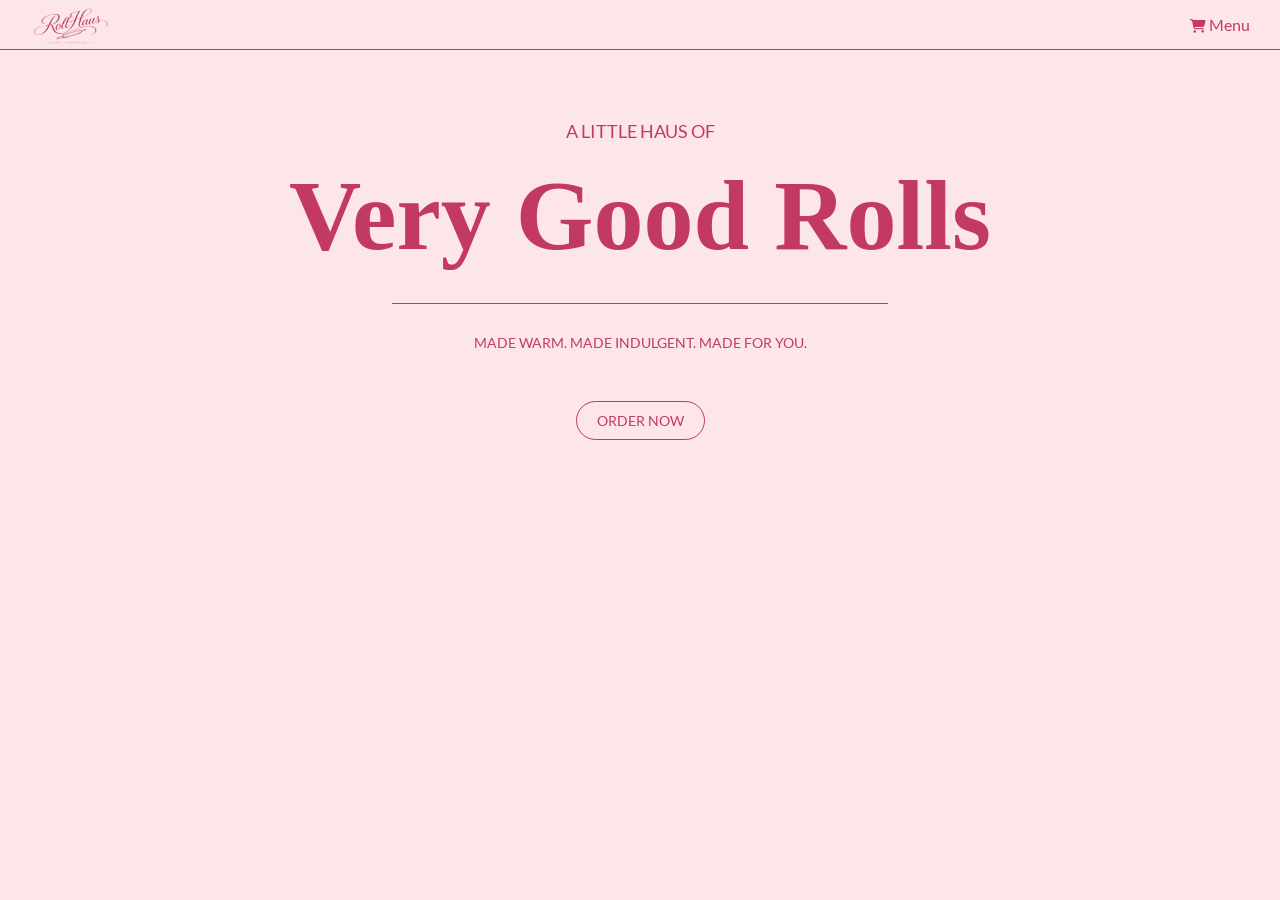
==== index.html @ fd465aaf "modified hero section, changed font familt and made it responsive" ====
<!DOCTYPE html>
<html lang="en">
<head>
  <meta charset="UTF-8">
  <meta name="viewport" content="width=device-width, initial-scale=1.0">
  <title>Roll Haus</title>
  <link rel="stylesheet" href="style.css">
  <link
    rel="stylesheet"
    href="https://cdnjs.cloudflare.com/ajax/libs/font-awesome/6.7.2/css/all.min.css"
  />
</head>
<body>

  <header>

    <!-- NAVIGATION BAR -->
    <nav class="navbar">
      <div class="nav-left">
        <img src="assets/roll-haus.png" alt="Roll Haul Logo" width="">
      </div>
      <div class="nav-right">
        <a href="#">
          <span class="cart"><i class="fa-solid fa-cart-shopping"></i></span>
          <span class="menu-link">Menu</span>
        </a>
      </div>
    </nav>

  </header>

  <main>

    <section class="hero">
      <div class="hero-container">
        <h3>A LITTLE HAUS OF</h3>
        <h1><span>Very Good</span> Rolls</h1>
        <hr>
        <p>MADE WARM. MADE INDULGENT. MADE FOR YOU.</p>
        <a href="#">ORDER NOW</a>
      </div>
    </section>

   

  </main>

  <footer></footer>
  
</body>
</html>
---- style.css ----
* {
  margin: 0;
  padding: 0;
  box-sizing: border-box;
}

@font-face {
  font-family: "Playfair Display";
  src: url(fonts/PlayfairDisplay-VariableFont_wght.ttf);
}

@font-face {
  font-family: "Lato";
  src: url(fonts/Lato-Regular.ttf);
}

:root {
  --font-heading: "Dancing Script", serif;
  --font-body: "Lato", sans-serif;
  --primary: #fce6e9;
  --secondary: #c23a61;
  --radius-pill: 999px;
}

body {
  background-color: var(--primary);
}

/* NAVIGATION BAR */
.navbar {
  display: flex;
  justify-content: space-between;
  align-items: center;
  width: 100%;
  height: 50px;
  background: rgba(252, 230, 233, 1);
  backdrop-filter: blur(10px);
  border-bottom: 1px solid var(--secondary);
  padding: 0 30px 0 20px;
  position: fixed;
  top: 0;
  left: 0;
  right: 0;
  z-index: 1;
}

.nav-left {
  display: flex;
  justify-content: center;
  align-items: center;

  img {
    width: 100px;
  }
}

.nav-right {
  display: flex;
  justify-content: center;
  align-items: center;
  gap: 8px;

  .cart {
    color: var(--secondary);
    font-size: 14px;
  }

  a {
    text-decoration: none;
    color: var(--secondary);
    font-size: 16px;
    font-family: var(--font-body);
  }

  a:hover {
    text-decoration: underline;
  }
}

/* HERO SECTION */
.hero {
  padding: 80px 20px 40px;
  position: absolute;
  top: 40px;
  width: 100%;
}

.hero-container {
  display: flex;
  flex-direction: column;
  justify-content: center;
  align-items: center;
  
  h3 {
    font-family: var(--font-body);
    font-weight: 400;
    font-size: 18px;
    color: var(--secondary);
    text-align: center;
    margin-bottom: 16px;
  }

  h1 {
    font-family: var(--font-heading);
    color: var(--secondary);
    font-weight: 600;
    text-align: center;
    margin-bottom: 30px;
    font-size: 100px;
  }

  hr {
    height: 1px;
    width: 40%;
    border: none;
    background-color: var(--secondary);
    margin-bottom: 30px;
  }

  p {
    font-family: var(--font-body);
    color: var(--secondary);
    text-align: center;
    font-size: 14px;
    font-weight: 400;
    width: 60%;
    margin-bottom: 50px;
  }

  a {
    text-decoration: none;
    color: var(--secondary);
    font-family: var(--font-body);
    border: 1px solid var(--secondary);
    padding: 10px 20px;
    border-radius: var(--radius-pill);
    font-size: 14px;
    transition: 0.3s;
  }

  a:hover {
    background-color: var(--secondary);
    color: var(--primary);
  }
}

@media (max-width: 600px) {
  .nav-right {
    a {
      font-size: 12px;
    }
  }
  .hero-container {
    h3 {
      font-size: 12px;
    }

    h1 {
      font-size: 60px;
      width: 90%;
      margin-bottom: 10px;

      span {
        font-style: italic;
      }
    }

    hr {
      margin-bottom: 20px;
      width: 70%;
    }

    p {
      font-size: 12px;
      margin-bottom: 40px;
    }

    a {
      font-size: 12px;
      padding: 8px 16px;
    }
  }
}
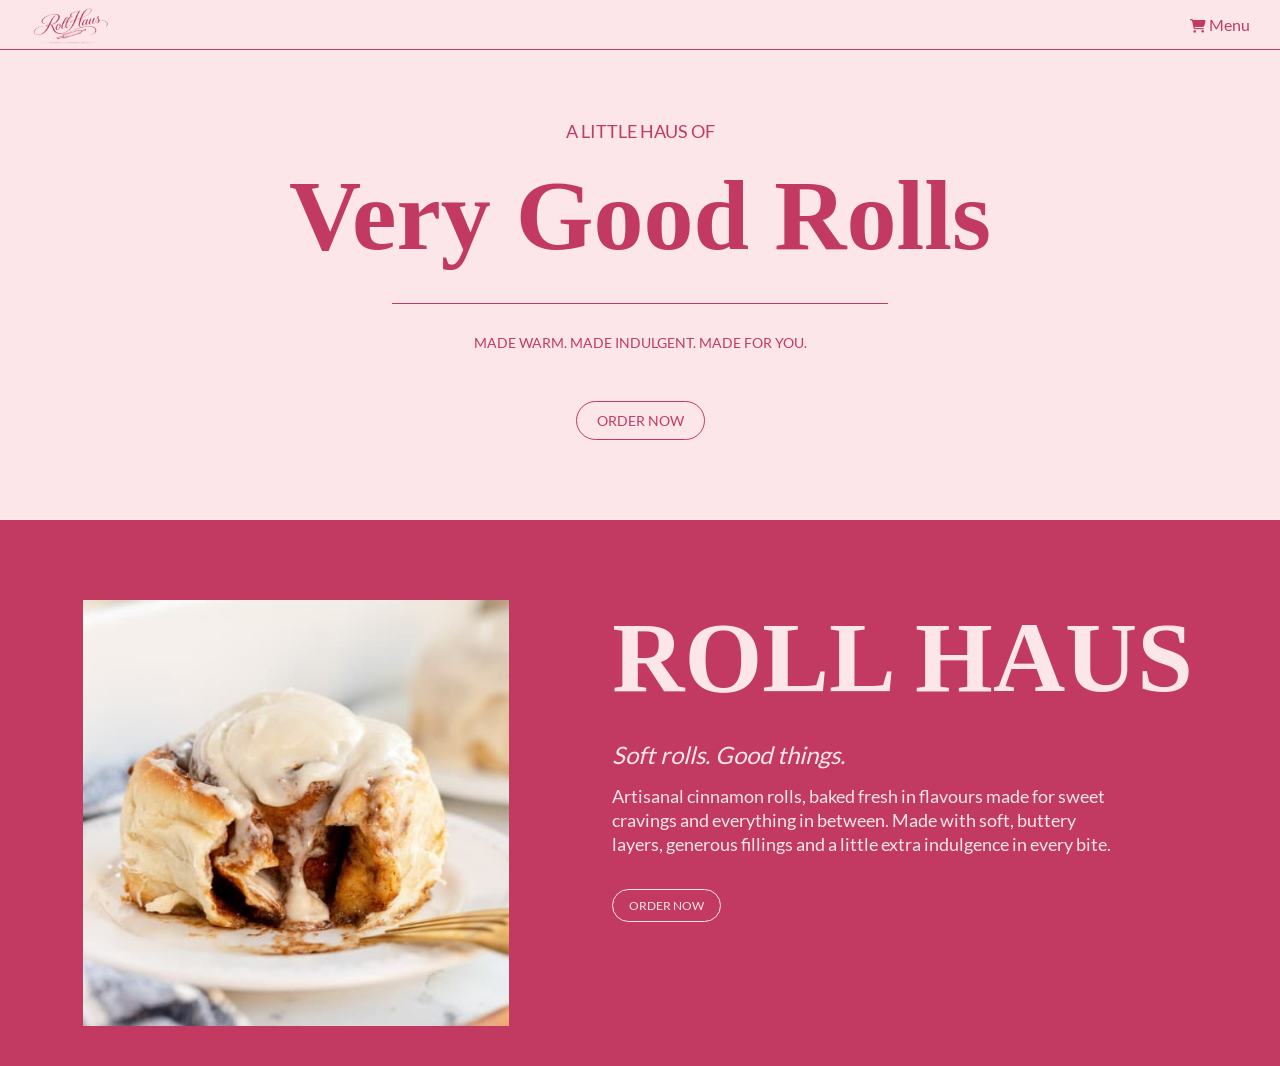
==== commit d722d455: "created about section and made it responsive" ====
--- a/index.html
+++ b/index.html
@@ -41,7 +41,21 @@
       </div>
     </section>
 
-   
+    <section class="about-haus">
+      <div class="about-container">
+        <div class="about-img">
+          <img src="assets/about-img.jpg" alt="a cinnamon roll">
+        </div>
+        <div class="about-text">
+          <h1>ROLL HAUS</h1>
+          <h3>Soft rolls. Good things.</h3>
+          <p>
+            Artisanal cinnamon rolls, baked fresh in flavours made for sweet cravings and everything in between. Made with soft, buttery layers, generous fillings and a little extra indulgence in every bite.
+          </p>
+          <a href="#">ORDER NOW</a>
+        </div>
+      </div>
+    </section>
 
   </main>
 
--- a/style.css
+++ b/style.css
@@ -33,7 +33,7 @@
   align-items: center;
   width: 100%;
   height: 50px;
-  background: rgba(252, 230, 233, 1);
+  background: rgba(252, 230, 233, 0.7);
   backdrop-filter: blur(10px);
   border-bottom: 1px solid var(--secondary);
   padding: 0 30px 0 20px;
@@ -79,9 +79,9 @@
 
 /* HERO SECTION */
 .hero {
-  padding: 80px 20px 40px;
-  position: absolute;
-  top: 40px;
+  padding: 80px 20px;
+  background-color: var(--primary);
+  margin-top: 40px;
   width: 100%;
 }
 
@@ -90,7 +90,7 @@
   flex-direction: column;
   justify-content: center;
   align-items: center;
-  
+
   h3 {
     font-family: var(--font-body);
     font-weight: 400;
@@ -144,12 +144,14 @@
   }
 }
 
+/* RESPONSIVE DESIGN */
 @media (max-width: 600px) {
   .nav-right {
     a {
       font-size: 12px;
     }
   }
+
   .hero-container {
     h3 {
       font-size: 12px;
@@ -180,4 +182,126 @@
       padding: 8px 16px;
     }
   }
-}+}
+
+/* ABOUT SECTION */
+.about-haus {
+  padding: 80px 30px 40px;
+  background-color: var(--secondary);
+  width: 100%;
+}
+
+.about-container {
+  display: flex;
+  justify-content: center;
+  align-items: flex-start;
+  gap: 50px;
+  width: 100%;
+
+  .about-img {
+    display: flex;
+    justify-content: center;
+    align-items: center;
+    width: 100%;
+
+    img {
+      width: 80%;
+    }
+  }
+}
+
+.about-text {
+  color: var(--primary);
+
+  h1 {
+    font-family: var(--font-heading);
+    font-size: 100px;
+    margin-bottom: 25px;
+  }
+
+  h3 {
+    font-family: var(--font-body);
+    font-weight: 400;
+    margin-bottom: 15px;
+    font-style: italic;
+    font-size: 24px;
+  }
+
+  p {
+    font-family: var(--font-body);
+    font-size: 18px;
+    line-height: 1.5rem;
+    width: 80%;
+    margin-bottom: 40px;
+  }
+
+  a {
+    text-decoration: none;
+    color: var(--primary);
+    font-family: var(--font-body);
+    border: 1px solid var(--primary);
+    padding: 8px 16px;
+    border-radius: var(--radius-pill);
+    font-size: 12px;
+    transition: 0.3s;
+  }
+
+  a:hover {
+    background-color: var(--primary);
+    color: var(--secondary);
+  }
+}
+
+/* RESPONSIVE DESIGN */
+@media (max-width: 600px) {
+  .about-haus {
+    padding: 0 0 40px;
+    width: 100%;
+  }
+
+  .about-container {
+    display: flex;
+    flex-direction: column;
+    justify-content: center;
+    align-items: center;
+    margin-top: 0;
+    width: 100%;
+
+    .about-img {
+      width: 100%;
+
+      img {
+        width: 100%;
+      }
+    }
+
+    .about-text {
+      display: flex;
+      flex-direction: column;
+      justify-content: center;
+      align-items: center;
+
+      h1 {
+        text-align: center;
+        font-size: 50px;
+        margin-bottom: 20px;
+      }
+
+      h3 {
+        text-align: center;
+        font-size: 18px;
+        margin-bottom: 20px;
+      }
+
+      p {
+        text-align: center;
+        width: 70%;
+        font-size: 14px;
+      }
+
+      a {
+        text-align: center;
+      }
+    }
+  }
+}
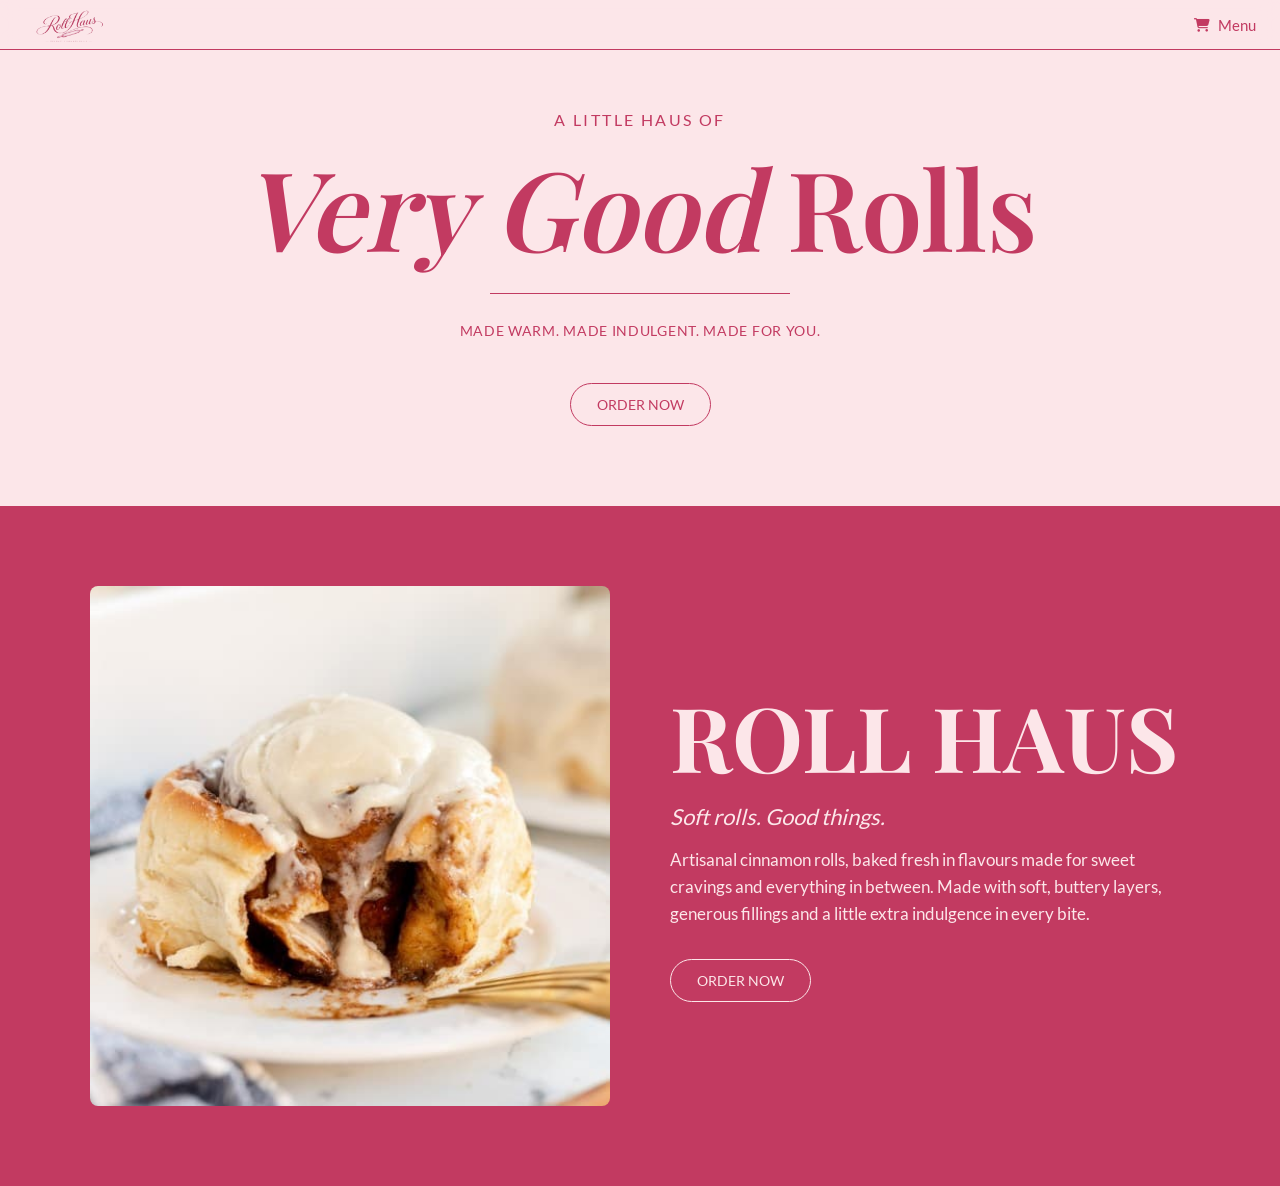
==== commit fcebac46: "fixed media queries" ====
--- a/index.html
+++ b/index.html
@@ -13,11 +13,9 @@
 <body>
 
   <header>
-
-    <!-- NAVIGATION BAR -->
     <nav class="navbar">
       <div class="nav-left">
-        <img src="assets/roll-haus.png" alt="Roll Haul Logo" width="">
+        <img src="assets/roll-haus.png" alt="Roll Haus logo">
       </div>
       <div class="nav-right">
         <a href="#">
@@ -26,18 +24,16 @@
         </a>
       </div>
     </nav>
-
   </header>
 
   <main>
-
     <section class="hero">
       <div class="hero-container">
         <h3>A LITTLE HAUS OF</h3>
         <h1><span>Very Good</span> Rolls</h1>
         <hr>
         <p>MADE WARM. MADE INDULGENT. MADE FOR YOU.</p>
-        <a href="#">ORDER NOW</a>
+        <a href="#" class="btn">ORDER NOW</a>
       </div>
     </section>
 
@@ -50,16 +46,17 @@
           <h1>ROLL HAUS</h1>
           <h3>Soft rolls. Good things.</h3>
           <p>
-            Artisanal cinnamon rolls, baked fresh in flavours made for sweet cravings and everything in between. Made with soft, buttery layers, generous fillings and a little extra indulgence in every bite.
+            Artisanal cinnamon rolls, baked fresh in flavours made for sweet
+            cravings and everything in between. Made with soft, buttery layers,
+            generous fillings and a little extra indulgence in every bite.
           </p>
-          <a href="#">ORDER NOW</a>
+          <a href="#" class="btn">ORDER NOW</a>
         </div>
       </div>
     </section>
-
   </main>
 
   <footer></footer>
-  
+
 </body>
 </html>
--- a/style.css
+++ b/style.css
@@ -1,3 +1,4 @@
+/* RESET */
 * {
   margin: 0;
   padding: 0;
@@ -15,293 +16,272 @@
 }
 
 :root {
-  --font-heading: "Dancing Script", serif;
+  --font-heading: "Playfair Display", cursive;
   --font-body: "Lato", sans-serif;
   --primary: #fce6e9;
   --secondary: #c23a61;
   --radius-pill: 999px;
+  --nav-height: 50px;
 }
 
 body {
   background-color: var(--primary);
-}
-
-/* NAVIGATION BAR */
+  font-family: var(--font-body);
+  color: var(--secondary);
+  overflow-x: hidden;
+}
+
+img {
+  display: block;
+  max-width: 100%;
+}
+
+/* NAV */
 .navbar {
-  display: flex;
-  justify-content: space-between;
-  align-items: center;
-  width: 100%;
-  height: 50px;
-  background: rgba(252, 230, 233, 0.7);
-  backdrop-filter: blur(10px);
-  border-bottom: 1px solid var(--secondary);
-  padding: 0 30px 0 20px;
   position: fixed;
   top: 0;
   left: 0;
   right: 0;
-  z-index: 1;
-}
-
-.nav-left {
-  display: flex;
-  justify-content: center;
-  align-items: center;
-
-  img {
-    width: 100px;
-  }
-}
-
-.nav-right {
-  display: flex;
-  justify-content: center;
+  z-index: 10;
+  display: flex;
+  justify-content: space-between;
+  align-items: center;
+  height: var(--nav-height);
+  padding: 0 24px;
+  background: rgba(252, 230, 233, 0.85);
+  backdrop-filter: blur(10px);
+  border-bottom: 1px solid var(--secondary);
+}
+
+.nav-left img {
+  width: 90px;
+  height: auto;
+}
+
+.nav-right a {
+  display: flex;
   align-items: center;
   gap: 8px;
-
-  .cart {
-    color: var(--secondary);
-    font-size: 14px;
-  }
-
-  a {
-    text-decoration: none;
-    color: var(--secondary);
-    font-size: 16px;
-    font-family: var(--font-body);
-  }
-
-  a:hover {
-    text-decoration: underline;
-  }
-}
-
-/* HERO SECTION */
+  text-decoration: none;
+  color: var(--secondary);
+  font-size: 15px;
+  transition: opacity 0.2s;
+}
+
+.nav-right a:hover {
+  text-decoration: underline;
+}
+
+.nav-right .cart {
+  font-size: 14px;
+}
+
+/* HERO */
 .hero {
-  padding: 80px 20px;
+  padding: calc(var(--nav-height) + 60px) 24px 80px;
   background-color: var(--primary);
-  margin-top: 40px;
+  text-align: center;
+}
+
+.hero-container {
+  display: flex;
+  flex-direction: column;
+  align-items: center;
+  max-width: 900px;
+  margin: 0 auto;
+}
+
+.hero-container h3 {
+  font-family: var(--font-body);
+  font-weight: 400;
+  font-size: 16px;
+  letter-spacing: 0.15em;
+  margin-bottom: 20px;
+}
+
+.hero-container h1 {
+  font-family: var(--font-heading);
+  font-weight: 600;
+  font-size: clamp(48px, 10vw, 110px);
+  line-height: 1.05;
+  margin-bottom: 28px;
+}
+
+.hero-container h1 span {
+  font-style: italic;
+}
+
+.hero-container hr {
+  height: 1px;
+  width: min(300px, 50%);
+  border: none;
+  background-color: var(--secondary);
+  margin-bottom: 28px;
+}
+
+.hero-container p {
+  font-size: 14px;
+  letter-spacing: 0.05em;
+  margin-bottom: 44px;
+}
+
+/* BUTTON (shared) */
+.btn {
+  display: inline-block;
+  text-decoration: none;
+  color: var(--secondary);
+  font-family: var(--font-body);
+  font-size: 14px;
+  padding: 12px 26px;
+  border: 1px solid var(--secondary);
+  border-radius: var(--radius-pill);
+  transition: background-color 0.3s, color 0.3s;
+}
+
+.btn:hover {
+  background-color: var(--secondary);
+  color: var(--primary);
+}
+
+/* ABOUT */
+.about-haus {
+  padding: 80px 24px;
+  background-color: var(--secondary);
+}
+
+.about-container {
+  display: flex;
+  align-items: center;
+  gap: 60px;
+  max-width: 1100px;
+  margin: 0 auto;
+}
+
+.about-img,
+.about-text {
+  flex: 1;
+}
+
+.about-img img {
   width: 100%;
-}
-
-.hero-container {
-  display: flex;
-  flex-direction: column;
-  justify-content: center;
-  align-items: center;
-
-  h3 {
-    font-family: var(--font-body);
-    font-weight: 400;
-    font-size: 18px;
-    color: var(--secondary);
-    text-align: center;
-    margin-bottom: 16px;
-  }
-
-  h1 {
-    font-family: var(--font-heading);
-    color: var(--secondary);
-    font-weight: 600;
-    text-align: center;
-    margin-bottom: 30px;
-    font-size: 100px;
-  }
-
-  hr {
-    height: 1px;
-    width: 40%;
-    border: none;
-    background-color: var(--secondary);
-    margin-bottom: 30px;
-  }
-
-  p {
-    font-family: var(--font-body);
-    color: var(--secondary);
-    text-align: center;
-    font-size: 14px;
-    font-weight: 400;
-    width: 60%;
-    margin-bottom: 50px;
-  }
-
-  a {
-    text-decoration: none;
-    color: var(--secondary);
-    font-family: var(--font-body);
-    border: 1px solid var(--secondary);
-    padding: 10px 20px;
-    border-radius: var(--radius-pill);
-    font-size: 14px;
-    transition: 0.3s;
-  }
-
-  a:hover {
-    background-color: var(--secondary);
-    color: var(--primary);
-  }
-}
-
-/* RESPONSIVE DESIGN */
-@media (max-width: 600px) {
-  .nav-right {
-    a {
-      font-size: 12px;
-    }
-  }
-
-  .hero-container {
-    h3 {
-      font-size: 12px;
-    }
-
-    h1 {
-      font-size: 60px;
-      width: 90%;
-      margin-bottom: 10px;
-
-      span {
-        font-style: italic;
-      }
-    }
-
-    hr {
-      margin-bottom: 20px;
-      width: 70%;
-    }
-
-    p {
-      font-size: 12px;
-      margin-bottom: 40px;
-    }
-
-    a {
-      font-size: 12px;
-      padding: 8px 16px;
-    }
-  }
-}
-
-/* ABOUT SECTION */
-.about-haus {
-  padding: 80px 30px 40px;
-  background-color: var(--secondary);
-  width: 100%;
-}
-
-.about-container {
-  display: flex;
-  justify-content: center;
-  align-items: flex-start;
-  gap: 50px;
-  width: 100%;
-
-  .about-img {
-    display: flex;
-    justify-content: center;
-    align-items: center;
-    width: 100%;
-
-    img {
-      width: 80%;
-    }
-  }
+  height: auto;
+  border-radius: 8px;
 }
 
 .about-text {
   color: var(--primary);
-
-  h1 {
-    font-family: var(--font-heading);
-    font-size: 100px;
-    margin-bottom: 25px;
-  }
-
-  h3 {
-    font-family: var(--font-body);
-    font-weight: 400;
-    margin-bottom: 15px;
-    font-style: italic;
-    font-size: 24px;
-  }
-
-  p {
-    font-family: var(--font-body);
+}
+
+.about-text h1 {
+  font-family: var(--font-heading);
+  font-size: clamp(48px, 7vw, 90px);
+  line-height: 1.05;
+  margin-bottom: 20px;
+}
+
+.about-text h3 {
+  font-weight: 400;
+  font-style: italic;
+  font-size: 22px;
+  margin-bottom: 16px;
+}
+
+.about-text p {
+  font-size: 17px;
+  line-height: 1.6;
+  margin-bottom: 32px;
+}
+
+.about-text .btn {
+  color: var(--primary);
+  border-color: var(--primary);
+}
+
+.about-text .btn:hover {
+  background-color: var(--primary);
+  color: var(--secondary);
+}
+
+/* TABLET */
+@media (max-width: 900px) {
+  .about-container {
+    gap: 32px;
+  }
+
+  .hero-container h1 {
+    font-size: clamp(40px, 9vw, 72px);
+  }
+
+  .about-text h1 {
+    font-size: clamp(40px, 8vw, 64px);
+  }
+}
+
+/* MOBILE */
+@media (max-width: 600px) {
+  .navbar {
+    padding: 0 16px;
+  }
+
+  .nav-left img {
+    width: 70px;
+  }
+
+  .nav-right a {
+    font-size: 13px;
+  }
+
+  .hero {
+    padding: calc(var(--nav-height) + 40px) 20px 60px;
+  }
+
+  .hero-container h3 {
+    font-size: 12px;
+    margin-bottom: 14px;
+  }
+
+  .hero-container h1 {
+    font-size: 44px;
+    margin-bottom: 20px;
+  }
+
+  .hero-container hr {
+    width: 60%;
+    margin-bottom: 20px;
+  }
+
+  .hero-container p {
+    font-size: 12px;
+    margin-bottom: 32px;
+  }
+
+  .btn {
+    font-size: 12px;
+    padding: 10px 20px;
+  }
+
+  .about-haus {
+    padding: 50px 20px;
+  }
+
+  .about-container {
+    flex-direction: column;
+    text-align: center;
+    gap: 32px;
+  }
+
+  .about-text h1 {
+    font-size: 52px;
+    margin-bottom: 14px;
+  }
+
+  .about-text h3 {
     font-size: 18px;
-    line-height: 1.5rem;
-    width: 80%;
-    margin-bottom: 40px;
-  }
-
-  a {
-    text-decoration: none;
-    color: var(--primary);
-    font-family: var(--font-body);
-    border: 1px solid var(--primary);
-    padding: 8px 16px;
-    border-radius: var(--radius-pill);
-    font-size: 12px;
-    transition: 0.3s;
-  }
-
-  a:hover {
-    background-color: var(--primary);
-    color: var(--secondary);
-  }
-}
-
-/* RESPONSIVE DESIGN */
-@media (max-width: 600px) {
-  .about-haus {
-    padding: 0 0 40px;
-    width: 100%;
-  }
-
-  .about-container {
-    display: flex;
-    flex-direction: column;
-    justify-content: center;
-    align-items: center;
-    margin-top: 0;
-    width: 100%;
-
-    .about-img {
-      width: 100%;
-
-      img {
-        width: 100%;
-      }
-    }
-
-    .about-text {
-      display: flex;
-      flex-direction: column;
-      justify-content: center;
-      align-items: center;
-
-      h1 {
-        text-align: center;
-        font-size: 50px;
-        margin-bottom: 20px;
-      }
-
-      h3 {
-        text-align: center;
-        font-size: 18px;
-        margin-bottom: 20px;
-      }
-
-      p {
-        text-align: center;
-        width: 70%;
-        font-size: 14px;
-      }
-
-      a {
-        text-align: center;
-      }
-    }
-  }
-}
+    margin-bottom: 14px;
+  }
+
+  .about-text p {
+    font-size: 14px;
+    margin-bottom: 24px;
+  }
+}
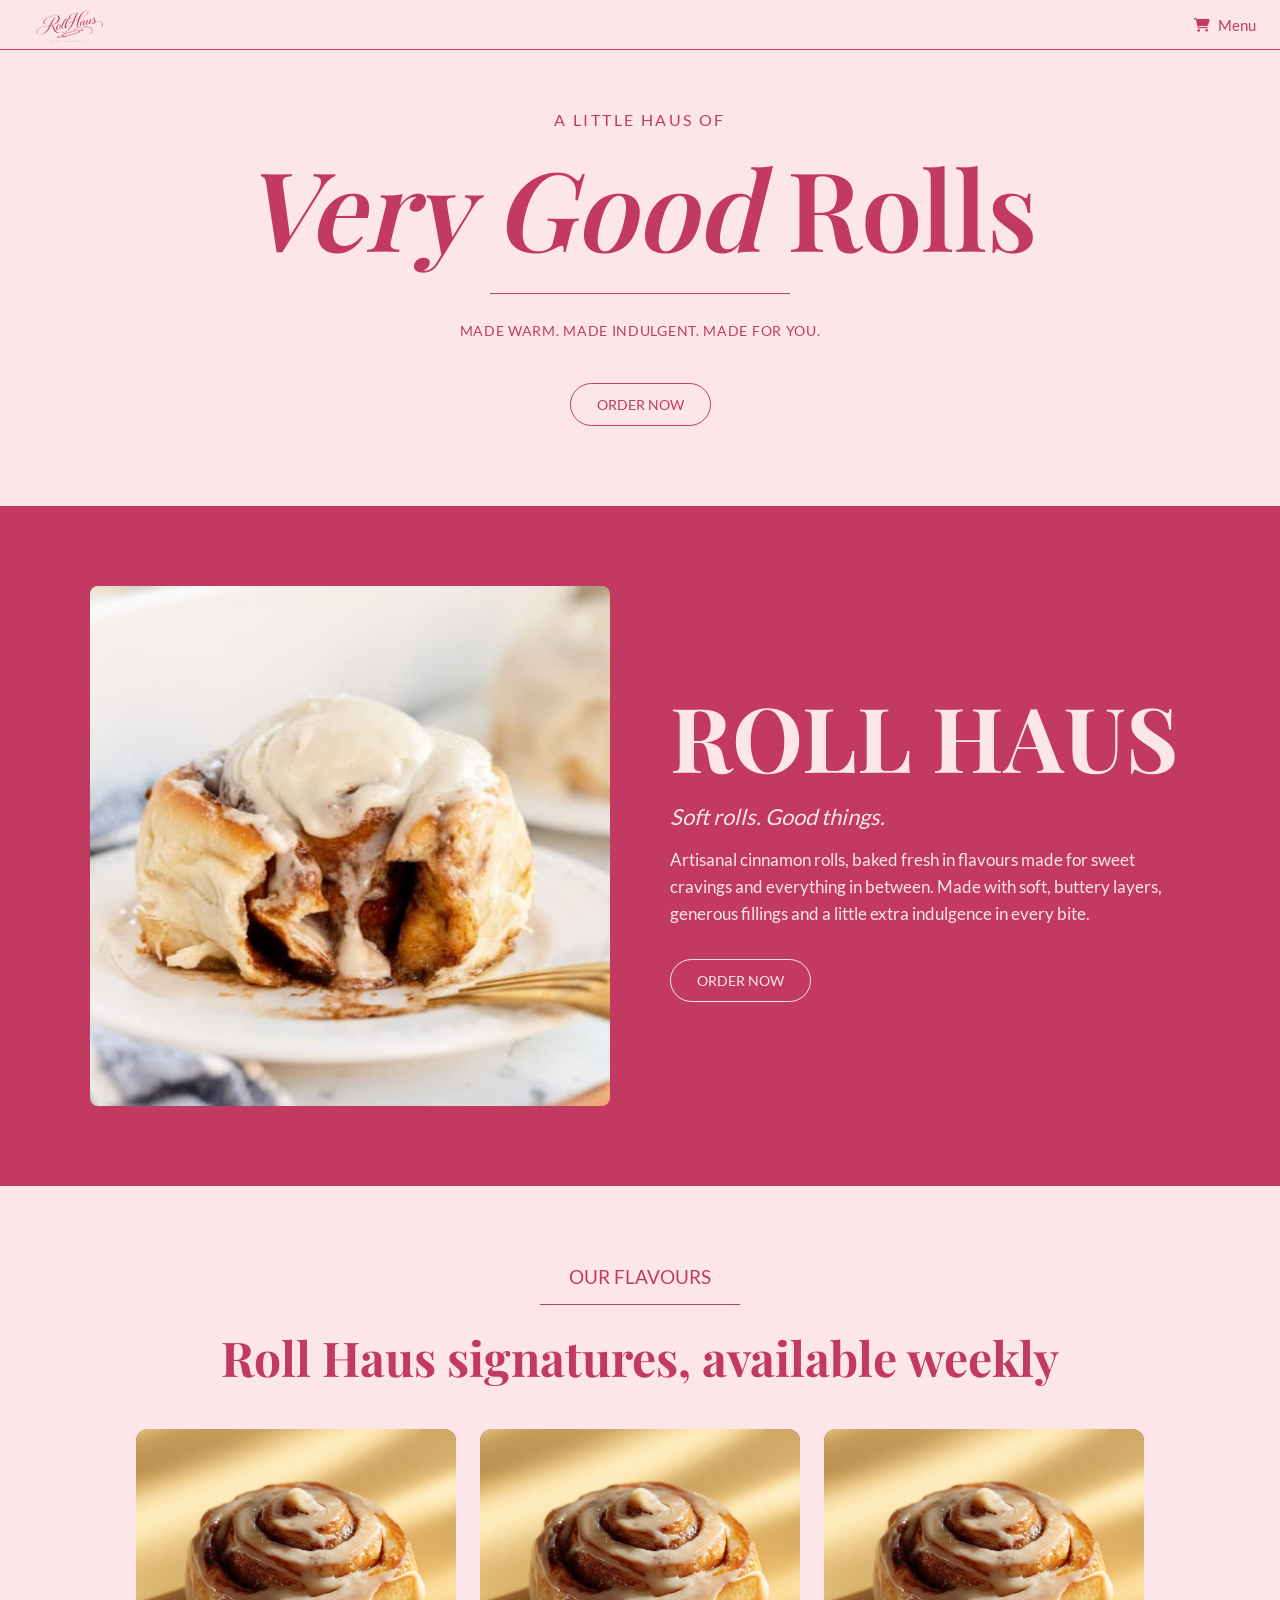
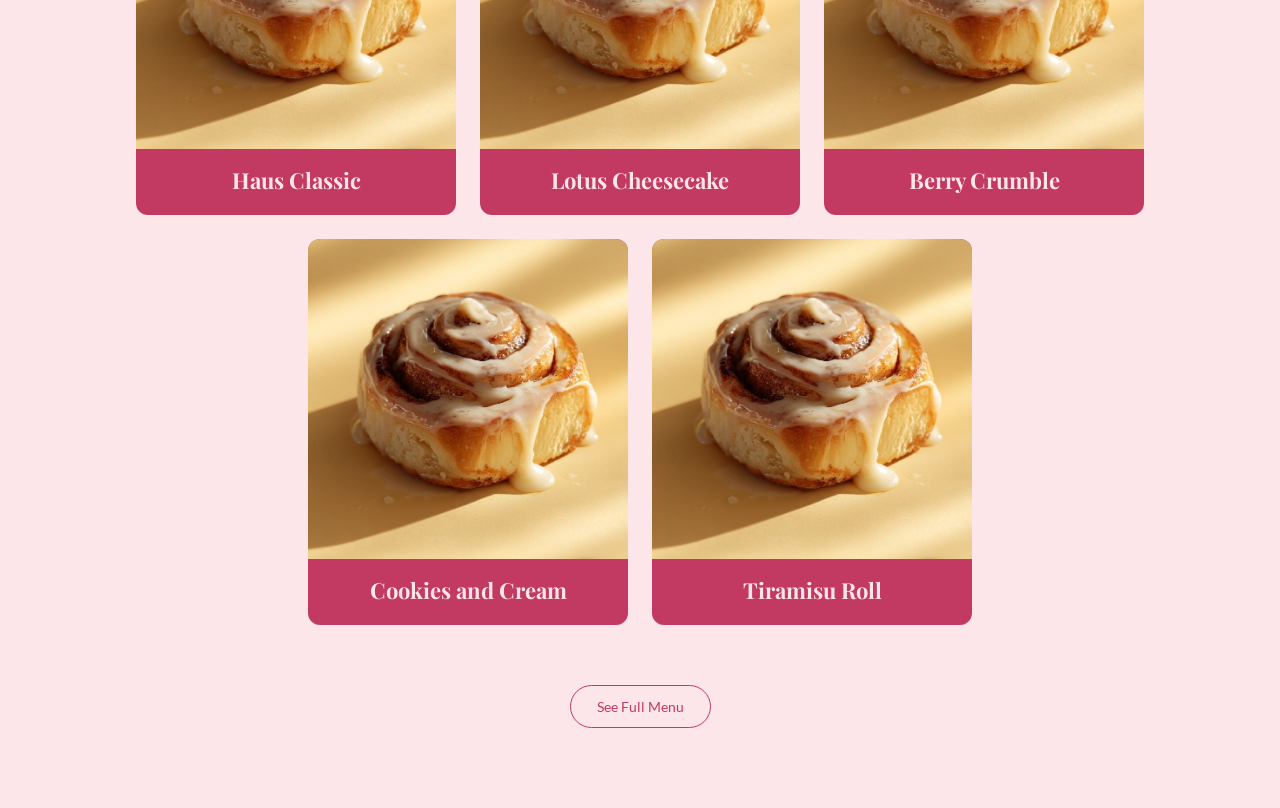
==== commit 1b1c8946: "created menu preview section and made it responsive" ====
--- a/index.html
+++ b/index.html
@@ -1,62 +1,122 @@
-<!DOCTYPE html>
+<!doctype html>
 <html lang="en">
-<head>
-  <meta charset="UTF-8">
-  <meta name="viewport" content="width=device-width, initial-scale=1.0">
-  <title>Roll Haus</title>
-  <link rel="stylesheet" href="style.css">
-  <link
-    rel="stylesheet"
-    href="https://cdnjs.cloudflare.com/ajax/libs/font-awesome/6.7.2/css/all.min.css"
-  />
-</head>
-<body>
+  <head>
+    <meta charset="UTF-8" />
+    <meta name="viewport" content="width=device-width, initial-scale=1.0" />
+    <title>Roll Haus</title>
+    <link rel="stylesheet" href="style.css" />
+    <link
+      rel="stylesheet"
+      href="https://cdnjs.cloudflare.com/ajax/libs/font-awesome/6.7.2/css/all.min.css"
+    />
+  </head>
+  <body>
 
-  <header>
-    <nav class="navbar">
-      <div class="nav-left">
-        <img src="assets/roll-haus.png" alt="Roll Haus logo">
-      </div>
-      <div class="nav-right">
-        <a href="#">
-          <span class="cart"><i class="fa-solid fa-cart-shopping"></i></span>
-          <span class="menu-link">Menu</span>
-        </a>
-      </div>
-    </nav>
-  </header>
+    <header>
 
-  <main>
-    <section class="hero">
-      <div class="hero-container">
-        <h3>A LITTLE HAUS OF</h3>
-        <h1><span>Very Good</span> Rolls</h1>
-        <hr>
-        <p>MADE WARM. MADE INDULGENT. MADE FOR YOU.</p>
-        <a href="#" class="btn">ORDER NOW</a>
-      </div>
-    </section>
+      <nav class="navbar">
 
-    <section class="about-haus">
-      <div class="about-container">
-        <div class="about-img">
-          <img src="assets/about-img.jpg" alt="a cinnamon roll">
+        <div class="nav-left">
+          <img src="assets/roll-haus.png" alt="Roll Haus logo" />
         </div>
-        <div class="about-text">
-          <h1>ROLL HAUS</h1>
-          <h3>Soft rolls. Good things.</h3>
-          <p>
-            Artisanal cinnamon rolls, baked fresh in flavours made for sweet
-            cravings and everything in between. Made with soft, buttery layers,
-            generous fillings and a little extra indulgence in every bite.
-          </p>
+
+        <div class="nav-right">
+          <a href="#">
+            <span class="cart"><i class="fa-solid fa-cart-shopping"></i></span>
+            <span class="menu-link">Menu</span>
+          </a>
+        </div>
+
+      </nav>
+
+    </header>
+
+    <main>
+
+      <section class="hero">
+        <div class="hero-container">
+          <h3>A LITTLE HAUS OF</h3>
+          <h1><span>Very Good</span> Rolls</h1>
+          <hr />
+          <p>MADE WARM. MADE INDULGENT. MADE FOR YOU.</p>
           <a href="#" class="btn">ORDER NOW</a>
         </div>
-      </div>
-    </section>
-  </main>
+      </section>
 
-  <footer></footer>
+      <section class="about-haus">
+        <div class="about-container">
+          <div class="about-img">
+            <img src="assets/about-img.jpg" alt="a cinnamon roll" />
+          </div>
+          <div class="about-text">
+            <h1>ROLL HAUS</h1>
+            <h3>Soft rolls. Good things.</h3>
+            <p>
+              Artisanal cinnamon rolls, baked fresh in flavours made for sweet
+              cravings and everything in between. Made with soft, buttery
+              layers, generous fillings and a little extra indulgence in every
+              bite.
+            </p>
+            <a href="#" class="btn">ORDER NOW</a>
+          </div>
+        </div>
+      </section>
 
-</body>
-</html>+      <section class="menu-preview">
+        <div class="menu-container">
+
+          <div class="menu-header">
+            <h3>OUR FLAVOURS</h3>
+            <hr />
+            <h1>Roll Haus signatures, available weekly</h1>
+          </div>
+
+          <div class="flavor-grid">
+
+            <div class="flavor-card">
+              <img src="assets/menu-preview-img.jpg" alt="Classic Cinnamon" />
+              <div class="flavor-info">
+                <h4>Haus Classic</h4>
+              </div>
+            </div>
+
+            <div class="flavor-card">
+              <img src="assets/menu-preview-img.jpg" alt="Classic Cinnamon" />
+              <div class="flavor-info">
+                <h4>Lotus Cheesecake</h4>
+              </div>
+            </div>
+
+            <div class="flavor-card">
+              <img src="assets/menu-preview-img.jpg" alt="Classic Cinnamon" />
+              <div class="flavor-info">
+                <h4>Berry Crumble</h4>
+              </div>
+            </div>
+
+            <div class="flavor-card">
+              <img src="assets/menu-preview-img.jpg" alt="Classic Cinnamon" />
+              <div class="flavor-info">
+                <h4>Cookies and Cream</h4>
+              </div>
+            </div>
+
+            <div class="flavor-card">
+              <img src="assets/menu-preview-img.jpg" alt="Classic Cinnamon" />
+              <div class="flavor-info">
+                <h4>Tiramisu Roll</h4>
+              </div>
+            </div>
+
+          </div>
+
+          <a href="#" class="btn">See Full Menu</a>
+
+        </div>
+      </section>
+
+    </main>
+
+    <footer></footer>
+  </body>
+</html>
--- a/style.css
+++ b/style.css
@@ -202,23 +202,108 @@
   color: var(--secondary);
 }
 
-/* TABLET */
+/* MENU PREVIEW SECTION */
+.menu-preview {
+  padding: 80px 24px;
+}
+
+.menu-container {
+  display: flex;
+  flex-direction: column;
+  align-items: center;
+}
+
+.menu-header {
+  display: flex;
+  flex-direction: column;
+  align-items: center;
+  margin-bottom: 40px;
+}
+
+.menu-header h3 {
+  margin-bottom: 16px;
+  font-weight: 300;
+}
+
+.menu-header hr {
+  border: none;
+  height: 1px;
+  width: 200px;
+  margin-bottom: 20px;
+  background-color: var(--secondary);
+}
+
+.menu-header h1 {
+  font-family: var(--font-heading);
+  font-size: 3rem;
+  text-align: center;
+}
+
+/* GRID */
+.flavor-grid {
+  display: flex;
+  flex-wrap: wrap;
+  justify-content: center;
+  gap: 24px;
+  width: 100%;
+  max-width: 1050px;   /* keeps it to 3 cards max */
+  margin-bottom: 60px;
+}
+
+/* CARD */
+.flavor-card {
+  width: 320px;
+  background-color: var(--secondary);
+  border-radius: 12px;
+  overflow: hidden;    /* clips the image corners to the card */
+  display: flex;
+  flex-direction: column;
+}
+
+.flavor-card img {
+  width: 100%;
+  aspect-ratio: 1 / 1;
+  object-fit: cover;
+  display: block;
+}
+
+.flavor-info {
+  padding: 16px;
+  text-align: center;
+  color: var(--primary);
+}
+
+.flavor-info h4 {
+  font-family: var(--font-heading);
+  font-size: 22px;
+  margin-bottom: 4px;
+}
+
 @media (max-width: 900px) {
+  /* ABOUT */
   .about-container {
     gap: 32px;
   }
 
+  /* HERO */
   .hero-container h1 {
     font-size: clamp(40px, 9vw, 72px);
   }
 
+  /* ABOUT */
   .about-text h1 {
     font-size: clamp(40px, 8vw, 64px);
   }
-}
-
-/* MOBILE */
+
+  /* MENU PREVIEW */
+  .flavor-card {
+    width: 260px;
+  }
+}
+
+/* MOBILE — max-width: 600px */
 @media (max-width: 600px) {
+  /* NAV */
   .navbar {
     padding: 0 16px;
   }
@@ -231,6 +316,7 @@
     font-size: 13px;
   }
 
+  /* HERO */
   .hero {
     padding: calc(var(--nav-height) + 40px) 20px 60px;
   }
@@ -255,11 +341,13 @@
     margin-bottom: 32px;
   }
 
+  /* BUTTON */
   .btn {
     font-size: 12px;
     padding: 10px 20px;
   }
 
+  /* ABOUT */
   .about-haus {
     padding: 50px 20px;
   }
@@ -284,4 +372,15 @@
     font-size: 14px;
     margin-bottom: 24px;
   }
+
+  /* MENU PREVIEW — 1 column */
+  .flavor-grid {
+    flex-direction: column;
+    align-items: center;
+  }
+
+  .flavor-card {
+    width: 100%;
+    max-width: 340px;
+  }
 }
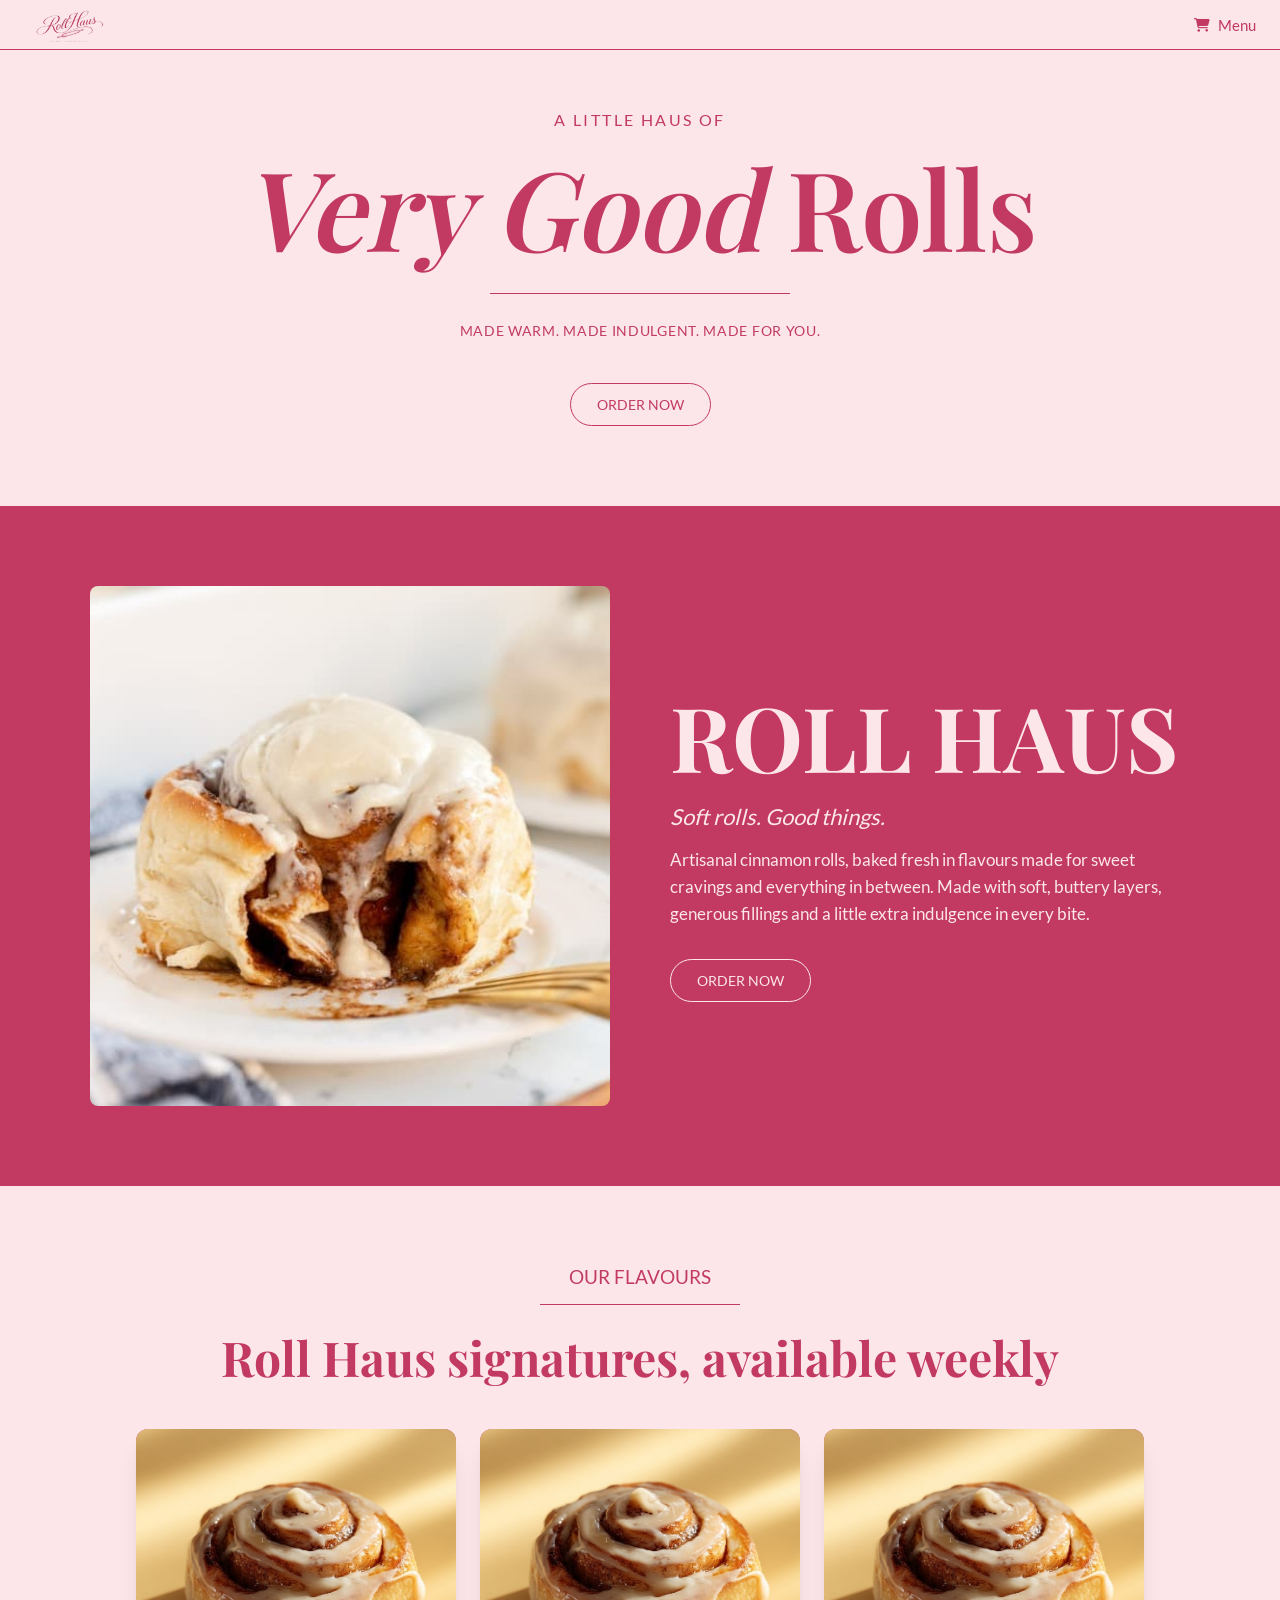
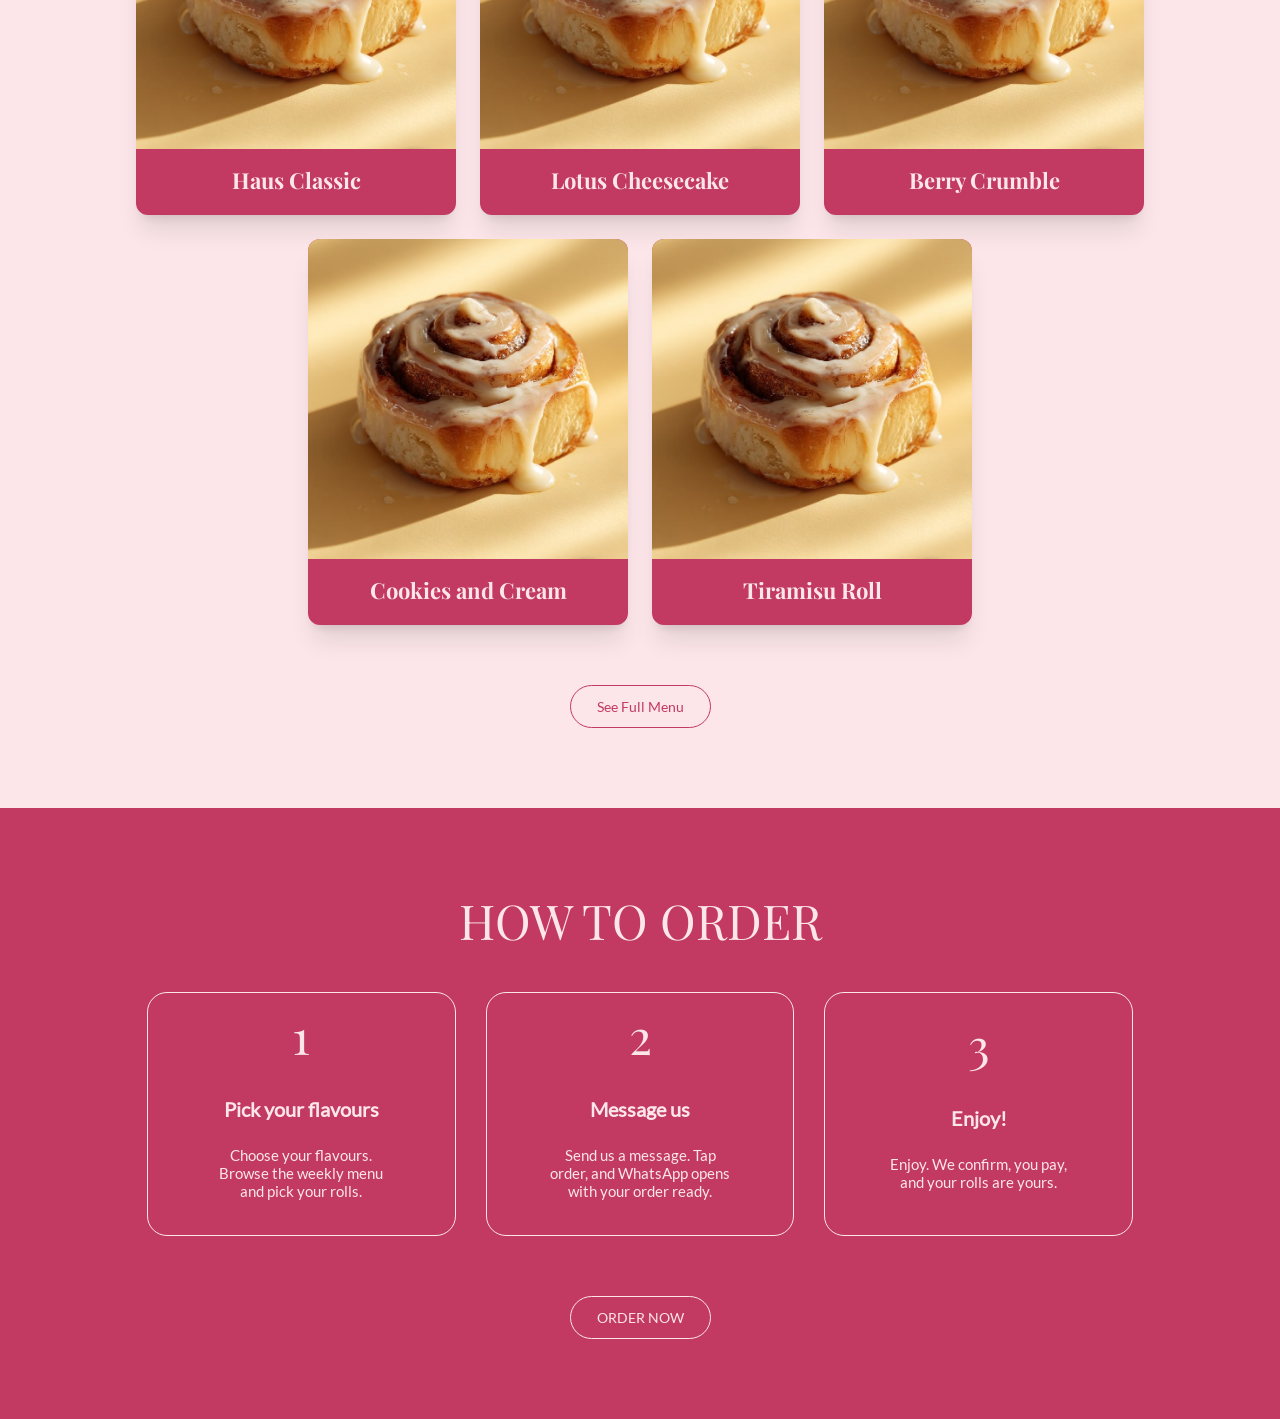
==== commit e461f269: "created how to order section, made it responsive" ====
--- a/index.html
+++ b/index.html
@@ -115,6 +115,38 @@
         </div>
       </section>
 
+      <section class="order-steps">
+
+        <div class="order-steps-container">
+          <h1>HOW TO ORDER</h1>
+          <div class="order-steps-grid">
+            <div class="order-steps-grid-items">
+              <span>1</span>
+              <h4>Pick your flavours</h4>
+              <p>
+                Choose your flavours. Browse the weekly menu and pick your rolls.
+              </p>
+            </div>
+            <div class="order-steps-grid-items">
+              <span>2</span>
+              <h4>Message us</h4>
+              <p>
+                Send us a message. Tap order, and WhatsApp opens with your order ready.
+              </p>
+            </div>
+            <div class="order-steps-grid-items">
+              <span>3</span>
+              <h4>Enjoy!</h4>
+              <p>
+                Enjoy. We confirm, you pay, and your rolls are yours.
+              </p>
+            </div>
+          </div>
+          <a href="#" class="btn">ORDER NOW</a>
+        </div>
+
+      </section>
+
     </main>
 
     <footer></footer>
--- a/style.css
+++ b/style.css
@@ -258,6 +258,7 @@
   overflow: hidden;    /* clips the image corners to the card */
   display: flex;
   flex-direction: column;
+  box-shadow: 0 20px 25px -5px rgb(0 0 0 / 0.1), 0 8px 10px -6px rgb(0 0 0 / 0.1);
 }
 
 .flavor-card img {
@@ -279,6 +280,81 @@
   margin-bottom: 4px;
 }
 
+/* ORDER STEPS */
+.order-steps {
+  padding: 80px 24px;
+  background-color: var(--secondary);
+  color: var(--primary);
+}
+
+.order-steps-container {
+  display: flex;
+  flex-direction: column;
+  justify-content: center;
+  align-items: center;
+  width: 100%;
+}
+
+.order-steps-container h1 {
+  margin-bottom: 40px;
+  font-size: 48px;
+  font-weight: 400;
+  font-family: var(--font-heading);
+}
+
+.order-steps-grid {
+  display: grid;
+  grid-template-columns: repeat(3, 1fr);
+  justify-content: center;
+  gap: 30px;
+  width: 80%;
+  margin-bottom: 60px;
+}
+
+.order-steps-grid-items {
+  display: flex;
+  flex-direction: column;
+  justify-content: center;
+  align-items: center;
+  border: 1px solid var(--primary);
+  padding: 10px 20px;
+  border-radius: 20px;
+  transition: 0.3s;
+}
+
+.order-steps-grid-items:hover {
+  transform: translateY(-5px);
+}
+
+.order-steps-grid-items span {
+  font-size: 48px;
+  font-family: var(--font-heading);
+  margin-bottom: 30px;
+}
+
+.order-steps-grid-items h4 {
+  font-size: 20px;
+  text-align: center;
+  margin-bottom: 25px;
+}
+
+.order-steps-grid-items p {
+  font-size: 15px;
+  text-align: center;
+  width: 70%;
+  margin-bottom: 25px;
+}
+
+.order-steps-container .btn {
+  color: var(--primary);
+  border-color: var(--primary);
+}
+
+.order-steps-container .btn:hover {
+  background-color: var(--primary);
+  color: var(--secondary);
+}
+
 @media (max-width: 900px) {
   /* ABOUT */
   .about-container {
@@ -298,6 +374,16 @@
   /* MENU PREVIEW */
   .flavor-card {
     width: 260px;
+  }
+
+  /* ORDER STEPS */
+  .order-steps-grid {
+    grid-template-columns: 1fr 1fr;
+    width: 90%;
+  }
+
+  .order-steps-container h1 {
+    font-size: 40px;
   }
 }
 
@@ -383,4 +469,41 @@
     width: 100%;
     max-width: 340px;
   }
+
+  /* ORDER STEPS */
+  .order-steps {
+    padding: 50px 20px;
+  }
+
+  .order-steps-container h1 {
+    font-size: 32px;
+    margin-bottom: 28px;
+  }
+
+  .order-steps-grid {
+    grid-template-columns: 1fr;
+    width: 80%;
+    gap: 20px;
+    margin-bottom: 40px;
+  }
+
+  .order-steps-grid-items {
+    padding: 20px 16px;
+  }
+
+  .order-steps-grid-items span {
+    font-size: 36px;
+    margin-bottom: 16px;
+  }
+
+  .order-steps-grid-items h4 {
+    font-size: 18px;
+    margin-bottom: 12px;
+  }
+
+  .order-steps-grid-items p {
+    width: 90%;
+    font-size: 14px;
+    margin-bottom: 0;
+  }
 }
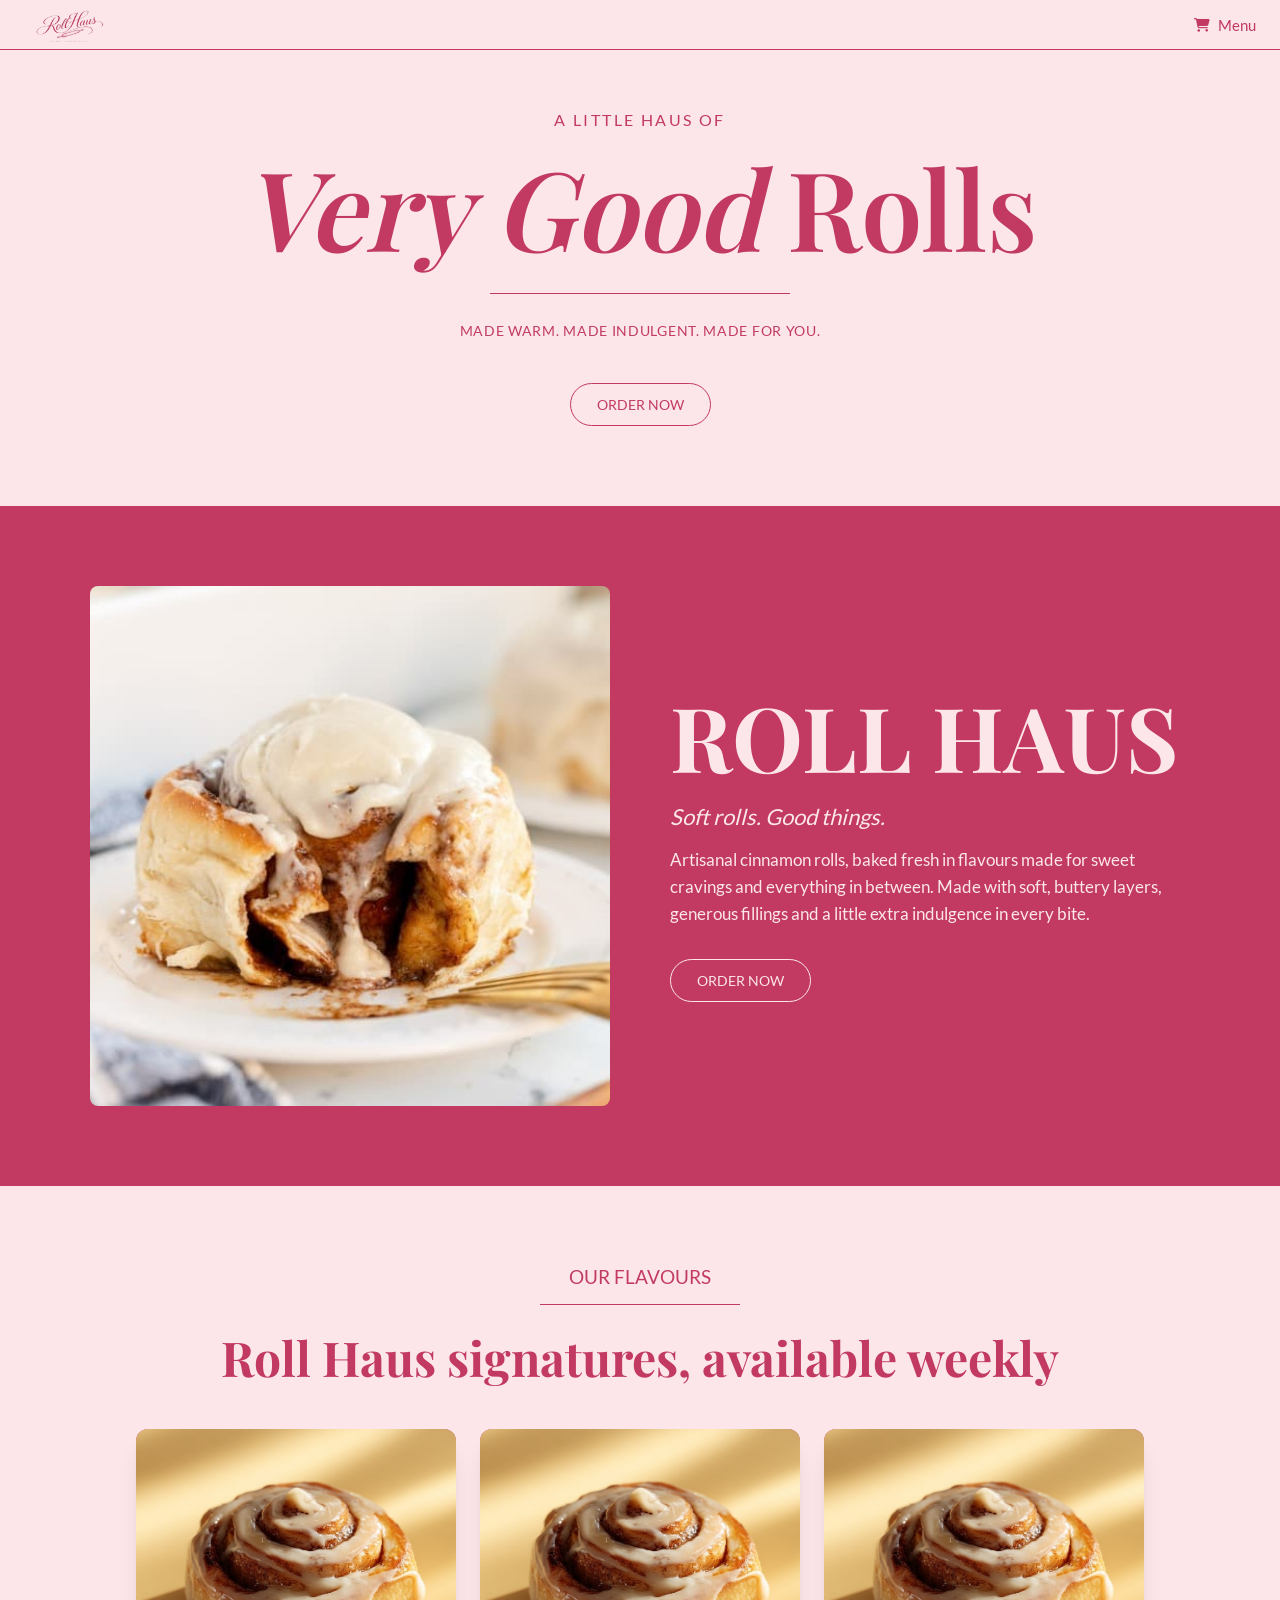
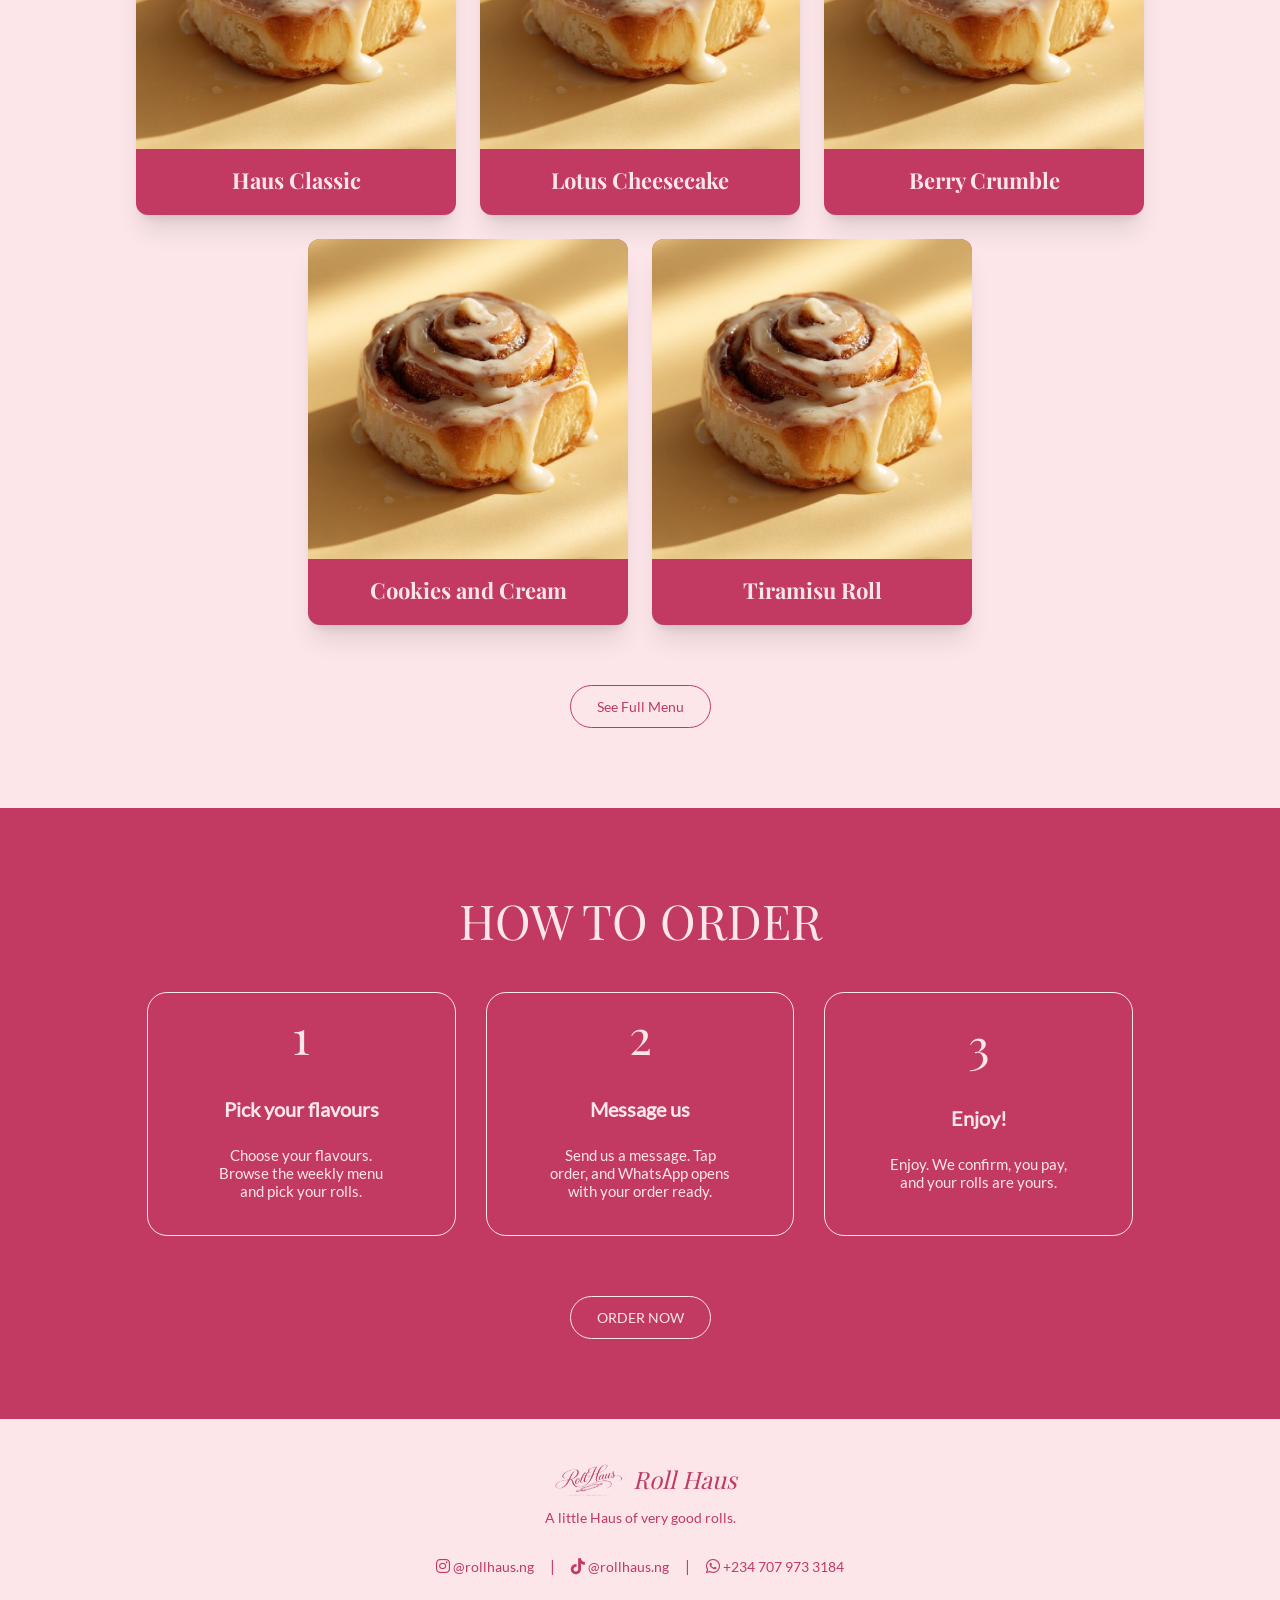
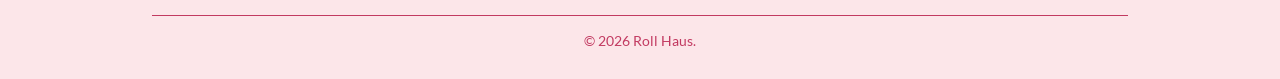
==== commit e94b91c0: "created footer and made it responsive" ====
--- a/index.html
+++ b/index.html
@@ -149,6 +149,37 @@
 
     </main>
 
-    <footer></footer>
+    <footer class="footer">
+      <div class="footer-container">
+        <div class="logo">
+          <img src="assets/roll-haus.png" alt="Roll Haus logo">
+          <h2>Roll Haus</h2>
+        </div>
+        <div class="footer-items">
+          <p>A little Haus of very good rolls.</p>
+          <div class="footer-links">
+            <span>
+              <i class="fa-brands fa-instagram"></i>
+              <a href="https://www.instagram.com/rollhaus.ng/" target="_blank">@rollhaus.ng</a>
+            </span>
+            <span>|</span>
+            <span>
+              <i class="fa-brands fa-tiktok"></i>
+              <a href="https://www.tiktok.com/@_xx.n4nsss" target="_blank">@rollhaus.ng</a>
+            </span>
+            <span>|</span>
+            <span>
+              <i class="fa-brands fa-whatsapp" target="_blank"></i>
+              <a href="https://wa.me/2347079733184" target="_blank">+234 707 973 3184</a>
+            </span>
+          </div>
+        </div>
+        <div class="copyright">
+          <hr>
+          <p>&copy; 2026 Roll Haus.</p>
+        </div>
+      </div>
+    </footer>
+    
   </body>
 </html>
--- a/style.css
+++ b/style.css
@@ -355,6 +355,87 @@
   color: var(--secondary);
 }
 
+/* FOOTER */
+.footer {
+  padding: 30px;
+  width: 100%;
+}
+
+.footer-container {
+  display: flex;
+  flex-direction: column;
+  justify-content: center;
+  align-items: center;
+}
+
+.logo {
+  display: flex;
+  justify-content: center;
+  align-items: center;
+}
+
+.logo img {
+  width: 90px;
+}
+
+.logo h2 {
+  font-size: 24px;
+  font-weight: 400;
+  font-family: var(--font-heading);
+  font-style: italic;
+}
+
+.footer-items {
+  display: flex;
+  flex-direction: column;
+  justify-content: center;
+  align-items: center;
+}
+
+.footer-items p {
+  font-size: 14px;
+  font-weight: 400;
+  margin-bottom: 30px;
+}
+
+.footer-links {
+  display: flex;
+  justify-content: center;
+  align-items: center;
+  gap: 16px;
+  margin-bottom: 40px;
+}
+
+.footer-links a {
+  text-decoration: none;
+  color: var(--secondary);
+  font-size: 14px;
+}
+
+.footer-links a:hover {
+  text-decoration: underline;
+}
+
+.copyright {
+  display: flex;
+  flex-direction: column;
+  justify-content: center;
+  align-items: center;
+  gap: 16px;
+  width: 100%;
+}
+
+.copyright hr {
+  border: none;
+  height: 1px;
+  width: 80%;
+  background-color: var(--secondary);
+}
+
+.copyright p {
+  font-size: 14px;
+}
+
 @media (max-width: 900px) {
   /* ABOUT */
   .about-container {
@@ -384,6 +465,19 @@
 
   .order-steps-container h1 {
     font-size: 40px;
+  }
+
+  /* FOOTER */
+  .footer {
+    padding: 24px 20px;
+  }
+
+  .footer-links {
+    gap: 12px;
+  }
+
+  .footer-links a {
+    font-size: 13px;
   }
 }
 
@@ -506,4 +600,45 @@
     font-size: 14px;
     margin-bottom: 0;
   }
+
+  /* FOOTER */
+  .footer {
+    padding: 40px 12px 24px;
+  }
+
+  .logo img {
+    width: 70px;
+  }
+
+  .logo h2 {
+    font-size: 20px;
+  }
+
+  .footer-items p {
+    font-size: 13px;
+    margin-bottom: 24px;
+    text-align: center;
+  }
+
+  .footer-links {
+    gap: 8px;
+    margin-bottom: 32px;
+    flex-wrap: nowrap;
+  }
+
+  .footer-links a {
+    font-size: 12px;
+  }
+
+  .footer-links i {
+    font-size: 12px;
+  }
+
+  .copyright {
+    gap: 12px;
+  }
+
+  .copyright p {
+    font-size: 12px;
+  }
 }
